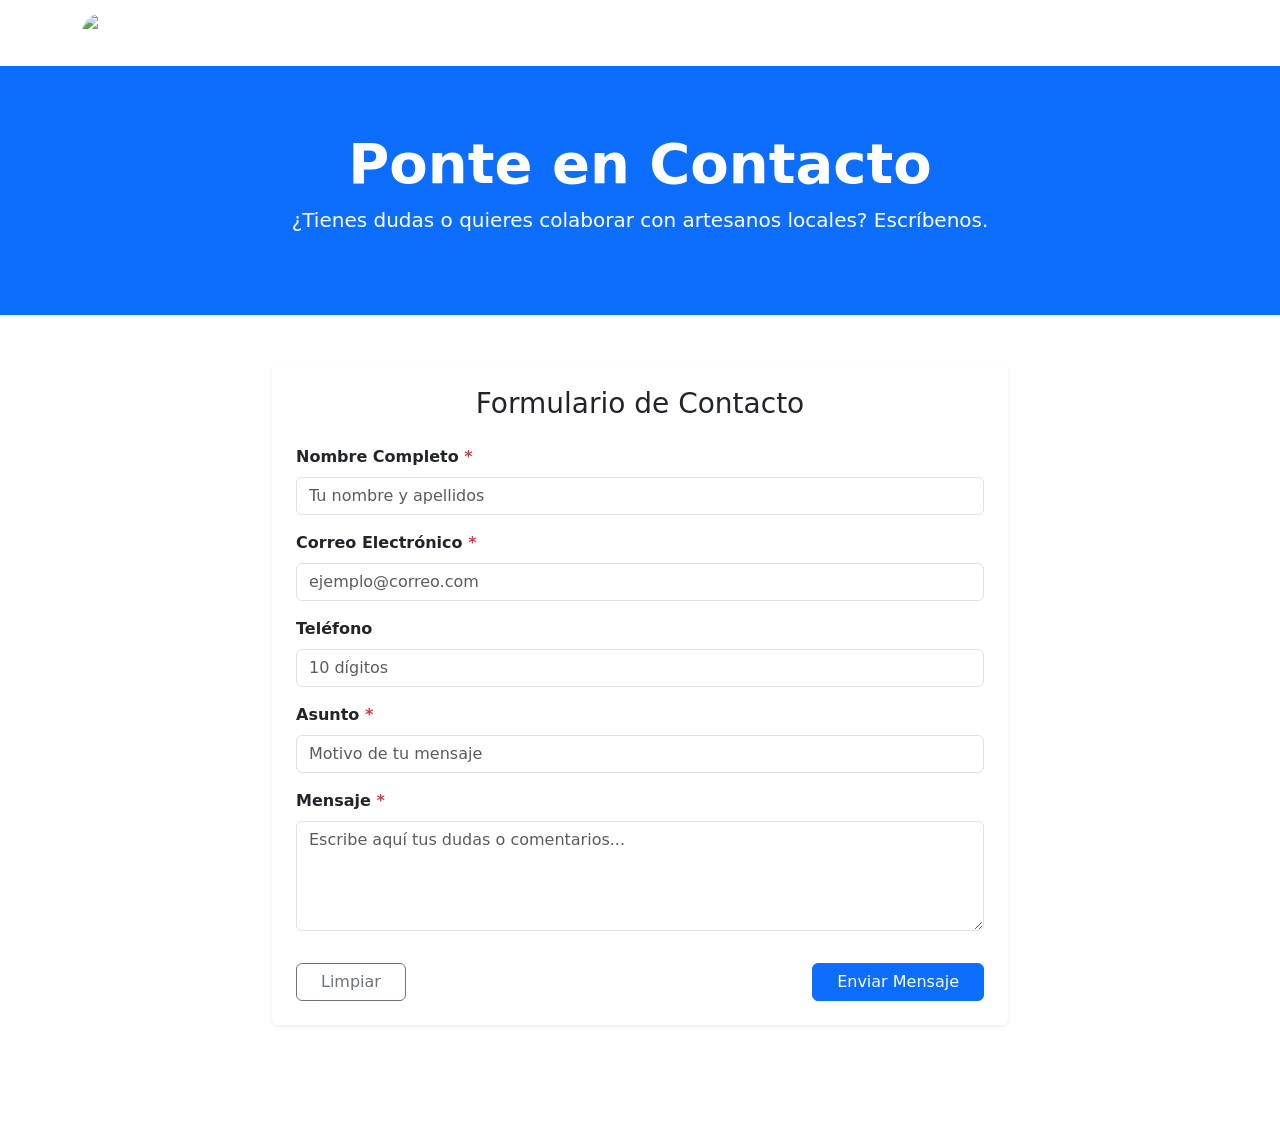
==== contacto.html @ c17b90ae "Seccion de productos y actualizacion de estatus de productos" ====
<!doctype html>
<html lang="es">
  <head>
    <meta charset="UTF-8" />
    <meta name="viewport" content="width=device-width, initial-scale=1.0" />
    <title>Contacto - Vochito Envíos y Ventas</title>
    <!-- Bootstrap 5 CSS -->
    <link
      href="https://cdn.jsdelivr.net/npm/bootstrap@5.3.2/dist/css/bootstrap.min.css"
      rel="stylesheet"
    />
    <!-- Hoja de Estilos Personalizada -->
    <link rel="stylesheet" href="css/estilos.css" />
  </head>
  <body class="d-flex flex-column min-vh-100">
    <!-- Navbar -->
  <nav class="navbar navbar-expand-lg navbar-dark bg-custom-dark sticky-top">
    <div class="container">
      <a class="navbar-brand text-white d-flex align-items-center gap-2" href="index.html">
        <img src="img/logo.png" alt="Logo Vochito Envíos y Ventas" width="40" height="40" class="rounded-circle d-inline-block align-text-top">
        <span>Vochito Envíos y Ventas</span>
      </a>
      <button class="navbar-toggler" type="button" data-bs-toggle="collapse" data-bs-target="#navbarNav">
        <button
          class="navbar-toggler"
          type="button"
          data-bs-toggle="collapse"
          data-bs-target="#navbarNav"
        >
          <span class="navbar-toggler-icon"></span>
        </button>
        <div class="collapse navbar-collapse" id="navbarNav">
          <ul class="navbar-nav ms-auto">
            <li class="nav-item">
              <a class="nav-link" href="index.html">Inicio</a>
            </li>
            <li class="nav-item">
              <a class="nav-link" href="nosotros.html">Nosotros</a>
            </li>
            <li class="nav-item">
              <a class="nav-link" href="servicios.html">Servicios</a>
            </li>
            <li class="nav-item">
              <a class="nav-link" href="productos.html">Productos</a>
            </li>
            <li class="nav-item">
              <a class="nav-link active" href="contacto.html">Contacto</a>
            </li>
          </ul>
        </div>
      </div>
    </nav>

    <!-- Encabezado de la página -->
    <header class="bg-primary text-white text-center py-5">
      <div class="container py-3">
        <h1 class="display-4 fw-bold">Ponte en Contacto</h1>
        <p class="lead">
          ¿Tienes dudas o quieres colaborar con artesanos locales? Escríbenos.
        </p>
      </div>
    </header>

    <!-- Formulario de Contacto -->
    <main class="container my-5">
      <div class="row justify-content-center">
        <div class="col-lg-8">
          <div class="card shadow-sm border-0 p-4">
            <h3 class="mb-4 text-center text-dark">Formulario de Contacto</h3>

            <form action="#" method="POST">
              <div class="mb-3">
                <label for="nombre" class="form-label fw-bold"
                  >Nombre Completo <span class="text-danger">*</span></label
                >
                <input
                  type="text"
                  class="form-control"
                  id="nombre"
                  name="nombre"
                  placeholder="Tu nombre y apellidos"
                  required
                />
              </div>

              <div class="mb-3">
                <label for="correo" class="form-label fw-bold"
                  >Correo Electrónico <span class="text-danger">*</span></label
                >
                <input
                  type="email"
                  class="form-control"
                  id="correo"
                  name="correo"
                  placeholder="ejemplo@correo.com"
                  required
                />
              </div>

              <div class="mb-3">
                <label for="telefono" class="form-label fw-bold"
                  >Teléfono</label
                >
                <input
                  type="tel"
                  class="form-control"
                  id="telefono"
                  name="telefono"
                  placeholder="10 dígitos"
                />
              </div>

              <div class="mb-3">
                <label for="asunto" class="form-label fw-bold"
                  >Asunto <span class="text-danger">*</span></label
                >
                <input
                  type="text"
                  class="form-control"
                  id="asunto"
                  name="asunto"
                  placeholder="Motivo de tu mensaje"
                  required
                />
              </div>

              <div class="mb-3">
                <label for="mensaje" class="form-label fw-bold"
                  >Mensaje <span class="text-danger">*</span></label
                >
                <textarea
                  class="form-control"
                  id="mensaje"
                  name="mensaje"
                  rows="4"
                  placeholder="Escribe aquí tus dudas o comentarios..."
                  required
                ></textarea>
              </div>

              <div class="d-flex justify-content-between pt-3">
                <button type="reset" class="btn btn-outline-secondary px-4">
                  Limpiar
                </button>
                <button type="submit" class="btn btn-primary px-4">
                  Enviar Mensaje
                </button>
              </div>
            </form>
          </div>
        </div>
      </div>
    </main>

    <!-- Pie de página -->
    <footer class="bg-custom-dark text-white text-center py-3 mt-auto">
      <div class="container">
        <p class="mb-0 small">
          &copy; 2026 Raíces Digitales - Vochito Envíos y Ventas. Todos los
          derechos reservados.
        </p>
      </div>
    </footer>

    <!-- Bootstrap JS -->
    <script src="https://cdn.jsdelivr.net/npm/bootstrap@5.3.2/dist/js/bootstrap.bundle.min.js"></script>
    <!--JS personalizado -->
    <script src="js/main.js"></script>
  </body>
</html>
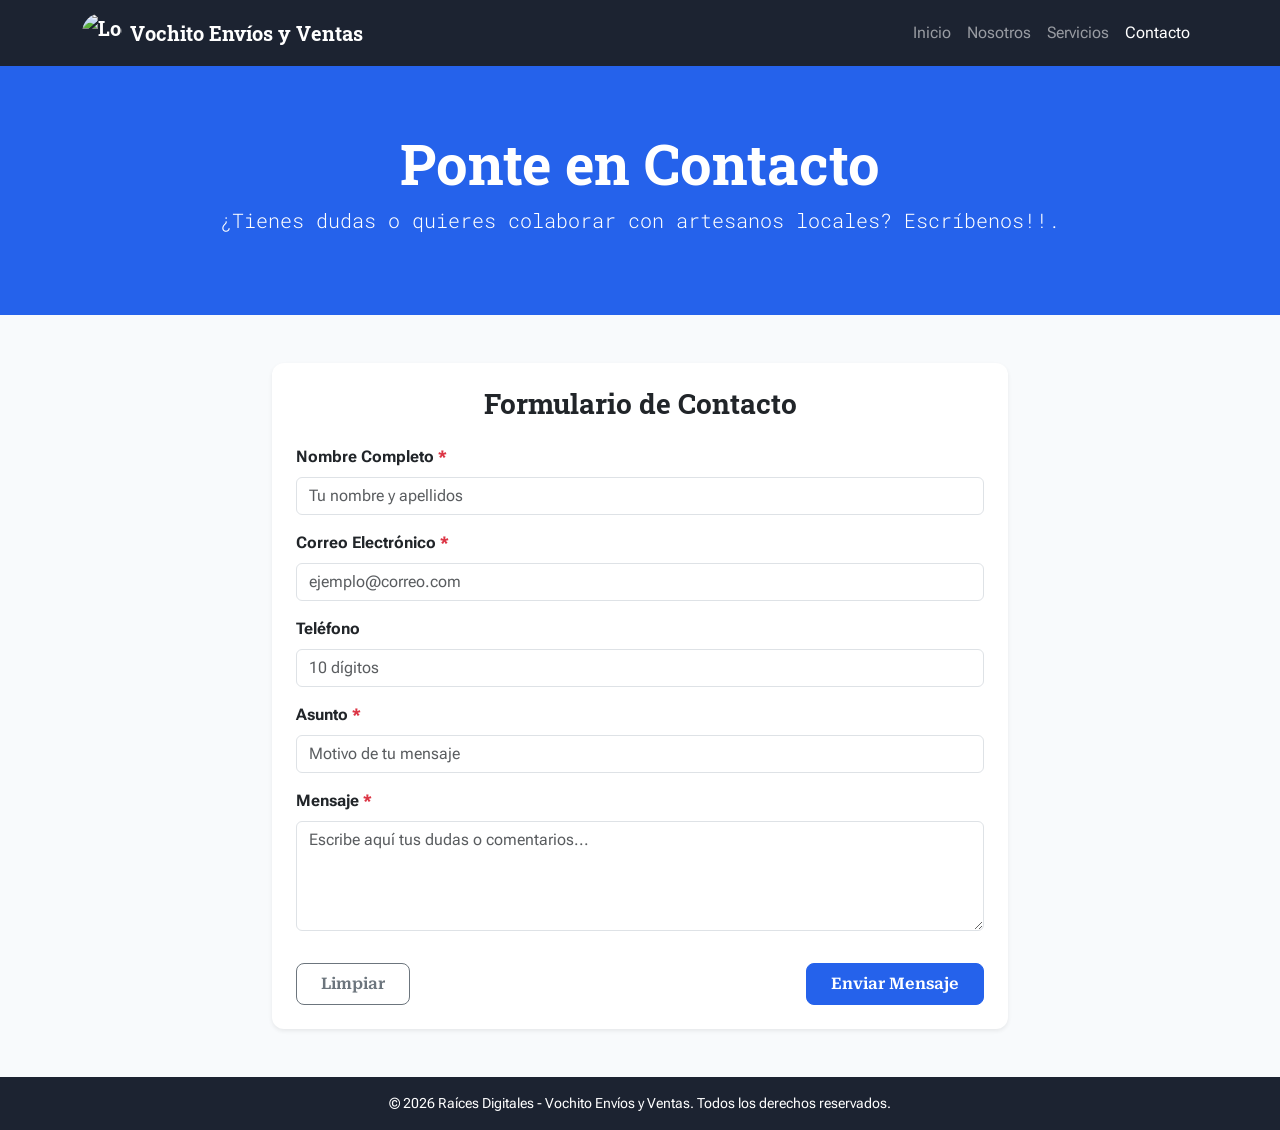
==== commit db348d1c: "docs: agregar comentarios explicativos en formulario de contacto" ====
--- a/contacto.html
+++ b/contacto.html
@@ -41,9 +41,6 @@
               <a class="nav-link" href="servicios.html">Servicios</a>
             </li>
             <li class="nav-item">
-              <a class="nav-link" href="productos.html">Productos</a>
-            </li>
-            <li class="nav-item">
               <a class="nav-link active" href="contacto.html">Contacto</a>
             </li>
           </ul>
@@ -56,12 +53,12 @@
       <div class="container py-3">
         <h1 class="display-4 fw-bold">Ponte en Contacto</h1>
         <p class="lead">
-          ¿Tienes dudas o quieres colaborar con artesanos locales? Escríbenos.
+          ¿Tienes dudas o quieres colaborar con artesanos locales? Escríbenos!!.
         </p>
       </div>
     </header>
 
-    <!-- Formulario de Contacto -->
+    <!-- Formulario de Contacto con validaciones nativas -->
     <main class="container my-5">
       <div class="row justify-content-center">
         <div class="col-lg-8">
--- a/css/estilos.css
+++ b/css/estilos.css
@@ -0,0 +1,72 @@
+/* Importación de Fuentes de Guía de Estilo */
+@import url("https://fonts.googleapis.com/css2?family=Roboto+Flex:wght@300;400;500;700&family=Roboto+Mono:wght@400;600&family=Roboto+Serif:ital,wght@0,400;0,600;1,400&family=Roboto+Slab:wght@400;600;700&display=swap");
+
+:root {
+  --primary-color: #2562eb;
+  --secondary-color: #10b981;
+  --dark-color: #1c2331;
+  --light-bg: #f8fafc;
+  --support-dark: #074039;
+  --support-teal: #187171;
+  --support-light-teal: #3da1a1;
+}
+
+body {
+  font-family: "Roboto Flex", sans-serif;
+  background-color: var(--light-bg);
+  color: #1e293b;
+}
+
+h1,
+h2,
+h3,
+h4,
+h5,
+h6,
+.navbar-brand {
+  font-family: "Roboto Slab", serif;
+  font-weight: 700;
+}
+
+.lead,
+.subtitle,
+.accordion-button {
+  font-family: "Roboto Mono", monospace;
+}
+
+.btn {
+  font-family: "Roboto Serif", serif;
+  font-weight: 600;
+  border-radius: 8px;
+  padding: 8px 16px;
+}
+
+.bg-custom-dark {
+  background-color: var(--dark-color) !important;
+}
+
+.btn-primary,
+.bg-primary {
+  background-color: var(--primary-color) !important;
+  border-color: var(--primary-color) !important;
+}
+
+.btn-secondary-custom {
+  background-color: var(--secondary-color);
+  color: white;
+  border: none;
+}
+
+.btn-secondary-custom:hover {
+  background-color: #0d9668;
+  color: white;
+}
+
+.card {
+  border-radius: 12px;
+  transition: transform 0.2s ease-in-out;
+}
+
+.card:hover {
+  transform: translateY(-4px);
+}
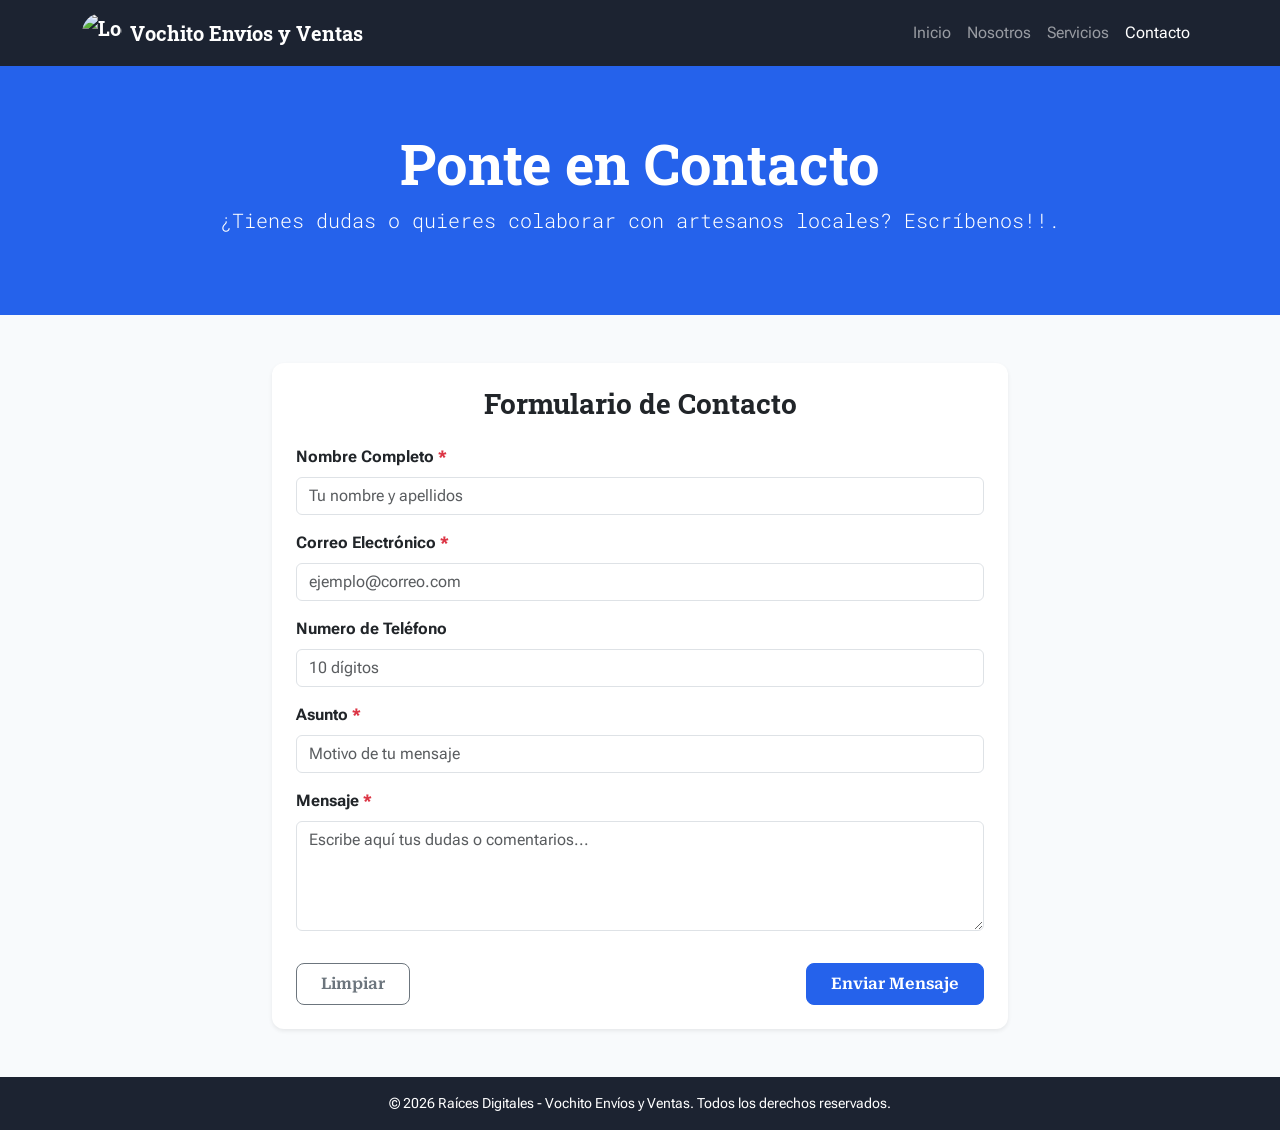
==== commit ada63207: "style: actualizar etiqueta del campo de telefono en formulario" ====
--- a/contacto.html
+++ b/contacto.html
@@ -96,7 +96,7 @@
 
               <div class="mb-3">
                 <label for="telefono" class="form-label fw-bold"
-                  >Teléfono</label
+                  >Numero de Teléfono</label
                 >
                 <input
                   type="tel"
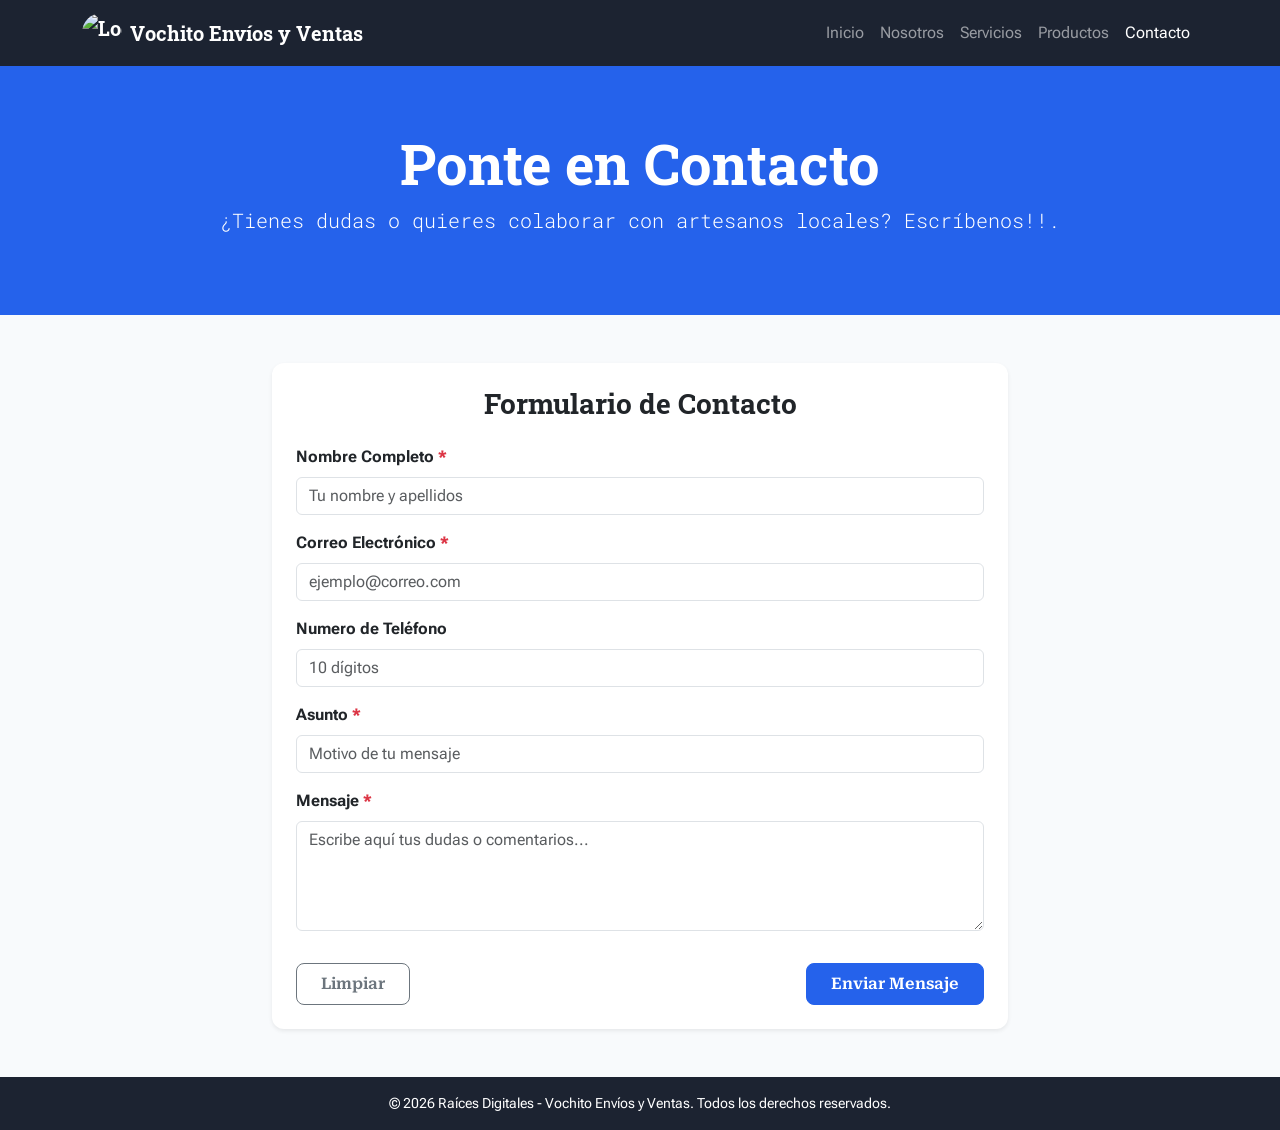
==== commit 4308381f: "Merge rama remota main" ====
--- a/contacto.html
+++ b/contacto.html
@@ -39,6 +39,9 @@
             </li>
             <li class="nav-item">
               <a class="nav-link" href="servicios.html">Servicios</a>
+            </li>
+            <li class="nav-item">
+              <a class="nav-link" href="productos.html">Productos</a>
             </li>
             <li class="nav-item">
               <a class="nav-link active" href="contacto.html">Contacto</a>
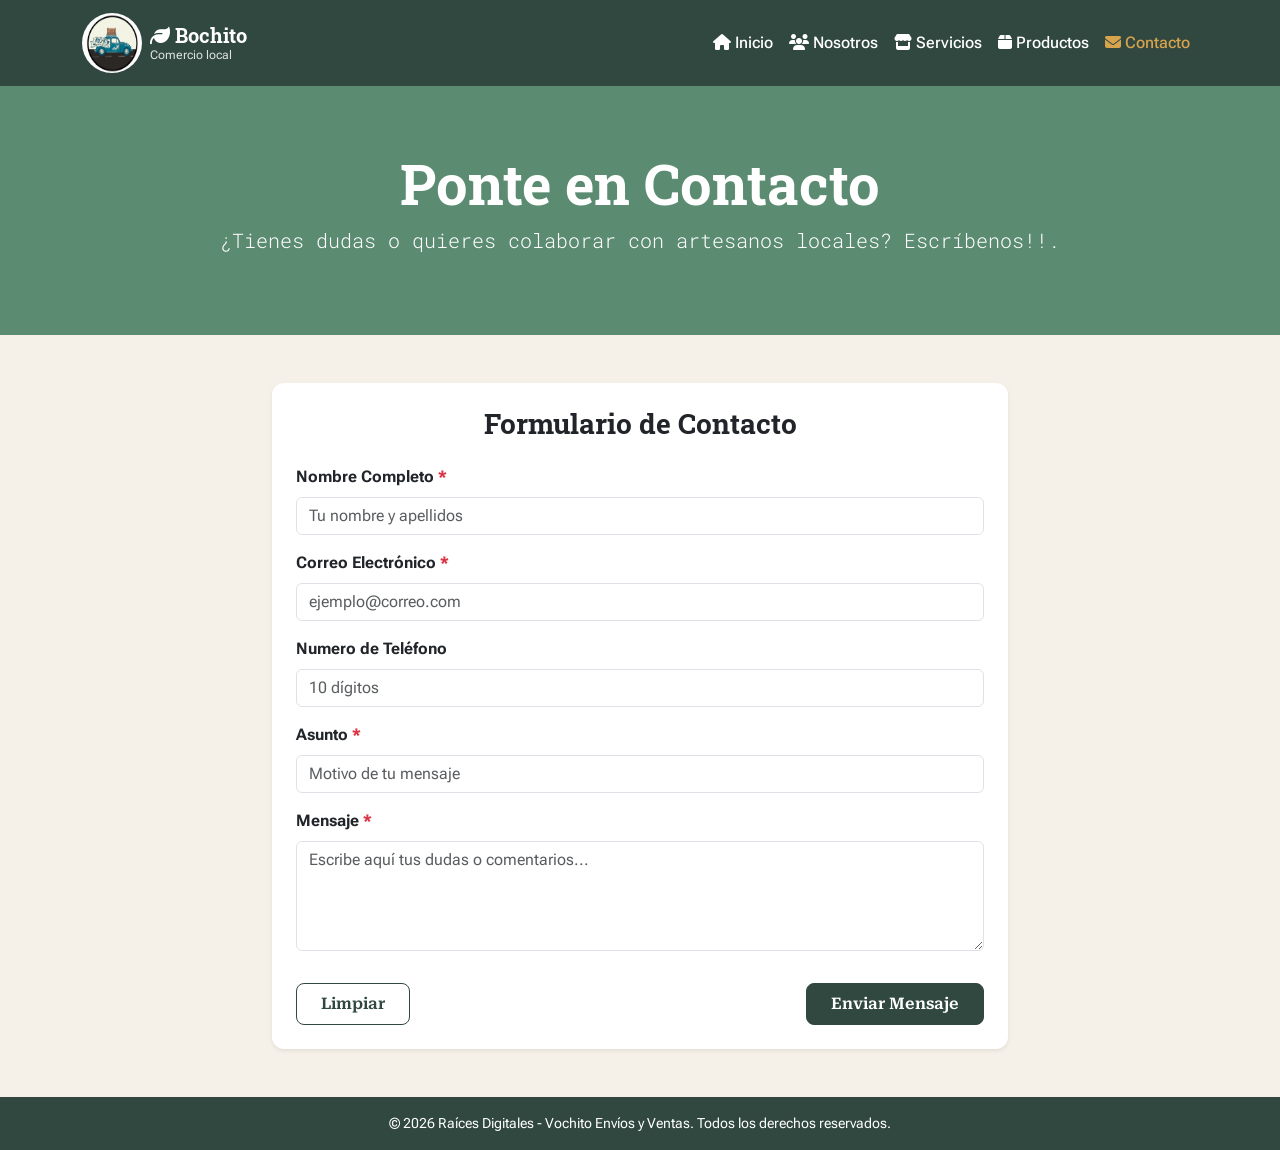
==== commit e88fa986: "Correccion de paleta de colores en contacto, productos y servicios" ====
--- a/contacto.html
+++ b/contacto.html
@@ -9,42 +9,58 @@
       href="https://cdn.jsdelivr.net/npm/bootstrap@5.3.2/dist/css/bootstrap.min.css"
       rel="stylesheet"
     />
+    <!-- Iconos Font Awesome -->
+    <link rel="stylesheet" href="https://cdnjs.cloudflare.com/ajax/libs/font-awesome/6.5.2/css/all.min.css" />
     <!-- Hoja de Estilos Personalizada -->
     <link rel="stylesheet" href="css/estilos.css" />
   </head>
   <body class="d-flex flex-column min-vh-100">
     <!-- Navbar -->
   <nav class="navbar navbar-expand-lg navbar-dark bg-custom-dark sticky-top">
-    <div class="container">
-      <a class="navbar-brand text-white d-flex align-items-center gap-2" href="index.html">
-        <img src="img/logo.png" alt="Logo Vochito Envíos y Ventas" width="40" height="40" class="rounded-circle d-inline-block align-text-top">
-        <span>Vochito Envíos y Ventas</span>
-      </a>
-      <button class="navbar-toggler" type="button" data-bs-toggle="collapse" data-bs-target="#navbarNav">
+      <div class="container">
+        <a
+          class="navbar-brand text-white d-flex align-items-center gap-2"
+          href="inicio.html"
+        >
+          <img
+            src="img/logo.png"
+            alt="Logo Bochito Envíos y Ventas"
+            width="60"
+            height="60"
+            class="rounded-circle d-inline-block align-text-top"
+          />
+          <div class="d-flex flex-column lh-sm">
+            <span><i class="fa-solid fa-leaf"></i> Bochito</span>
+            <small>Comercio local</small>
+          </div>
+        </a>
         <button
           class="navbar-toggler"
           type="button"
           data-bs-toggle="collapse"
           data-bs-target="#navbarNav"
+          aria-controls="navbarNav"
+          aria-expanded="false"
+          aria-label="Mostrar menú"
         >
           <span class="navbar-toggler-icon"></span>
         </button>
         <div class="collapse navbar-collapse" id="navbarNav">
           <ul class="navbar-nav ms-auto">
             <li class="nav-item">
-              <a class="nav-link" href="index.html">Inicio</a>
+              <a class="nav-link" href="inicio.html"><i class="fa-solid fa-house"></i> Inicio</a>
             </li>
             <li class="nav-item">
-              <a class="nav-link" href="nosotros.html">Nosotros</a>
+              <a class="nav-link" href="nosotros.html"><i class="fa-solid fa-users"></i> Nosotros</a>
             </li>
             <li class="nav-item">
-              <a class="nav-link" href="servicios.html">Servicios</a>
+              <a class="nav-link" href="servicios.html"><i class="fa-solid fa-store"></i> Servicios</a>
             </li>
             <li class="nav-item">
-              <a class="nav-link" href="productos.html">Productos</a>
+              <a class="nav-link" href="productos.html"><i class="fa-solid fa-box"></i> Productos</a>
             </li>
             <li class="nav-item">
-              <a class="nav-link active" href="contacto.html">Contacto</a>
+              <a class="nav-link active" href="contacto.html"><i class="fa-solid fa-envelope"></i> Contacto</a>
             </li>
           </ul>
         </div>
--- a/css/estilos.css
+++ b/css/estilos.css
@@ -2,19 +2,26 @@
 @import url("https://fonts.googleapis.com/css2?family=Roboto+Flex:wght@300;400;500;700&family=Roboto+Mono:wght@400;600&family=Roboto+Serif:ital,wght@0,400;0,600;1,400&family=Roboto+Slab:wght@400;600;700&display=swap");
 
 :root {
-  --primary-color: #2562eb;
-  --secondary-color: #10b981;
-  --dark-color: #1c2331;
-  --light-bg: #f8fafc;
+  --primary-color: #30483f;
+  --secondary-color: #5b8c72;
+  --dark-color: #30483f;
+  --light-bg: #f5f1e8;
   --support-dark: #074039;
   --support-teal: #187171;
   --support-light-teal: #3da1a1;
+
+  /* Paleta de inicio y nosotros */
+  --crema: #f5f1e8;
+  --beige: #e7e1d2;
+  --verde-claro: #b9d2bd;
+  --dorado: #d8a34d;
+  --dorado-claro: #e4b96a;
 }
 
 body {
   font-family: "Roboto Flex", sans-serif;
   background-color: var(--light-bg);
-  color: #1e293b;
+  color: #30483f;
 }
 
 h1,
@@ -58,7 +65,7 @@
 }
 
 .btn-secondary-custom:hover {
-  background-color: #0d9668;
+  background-color: #30483f;
   color: white;
 }
 
@@ -70,3 +77,112 @@
 .card:hover {
   transform: translateY(-4px);
 }
+
+/* ==========================================================
+   Paleta de inicio y nosotros aplicada a servicios,
+   productos y contacto
+   ========================================================== */
+:root {
+  --bs-primary: #30483f;
+  --bs-primary-rgb: 48, 72, 63;
+  --bs-link-color: #30483f;
+  --bs-link-hover-color: #5b8c72;
+}
+
+/* Encabezados de página y carrusel: verde de apoyo */
+.bg-primary {
+  background-color: var(--secondary-color) !important;
+}
+
+.btn-primary {
+  background-color: var(--primary-color) !important;
+  border-color: var(--primary-color) !important;
+  color: #fff;
+}
+
+.btn-primary:hover {
+  background-color: var(--secondary-color) !important;
+  border-color: var(--secondary-color) !important;
+}
+
+.btn-outline-primary {
+  color: var(--primary-color);
+  border-color: var(--primary-color);
+}
+
+.btn-outline-primary:hover {
+  background-color: var(--primary-color);
+  border-color: var(--primary-color);
+  color: #fff;
+}
+
+.btn-outline-secondary {
+  color: var(--primary-color);
+  border-color: var(--primary-color);
+}
+
+.btn-outline-secondary:hover {
+  background-color: var(--primary-color);
+  border-color: var(--primary-color);
+  color: #fff;
+}
+
+.btn-secondary {
+  background-color: var(--secondary-color);
+  border-color: var(--secondary-color);
+}
+
+.btn-secondary-custom {
+  background-color: var(--dorado);
+  color: var(--primary-color);
+}
+
+.btn-secondary-custom:hover {
+  background-color: var(--dorado-claro);
+  color: var(--primary-color);
+}
+
+/* Navbar */
+.navbar-dark .navbar-brand small {
+  font-family: "Roboto Flex", sans-serif;
+  font-weight: 400;
+  font-size: 0.75rem;
+  opacity: 0.85;
+}
+
+.navbar-dark .navbar-nav .nav-link {
+  color: #fff;
+  font-weight: 500;
+}
+
+.navbar-dark .navbar-nav .nav-link:hover,
+.navbar-dark .navbar-nav .nav-link.active {
+  color: var(--dorado);
+}
+
+/* Tarjetas, tablas y formularios */
+.card {
+  background-color: #fff;
+}
+
+.table-light {
+  --bs-table-bg: var(--beige);
+  --bs-table-color: var(--primary-color);
+}
+
+.form-control:focus,
+.form-select:focus {
+  border-color: var(--secondary-color);
+  box-shadow: 0 0 0 0.2rem rgba(91, 140, 114, 0.25);
+}
+
+.text-muted {
+  color: #666 !important;
+}
+
+/* Preguntas frecuentes */
+.accordion {
+  --bs-accordion-active-bg: var(--beige);
+  --bs-accordion-active-color: var(--primary-color);
+  --bs-accordion-btn-focus-box-shadow: 0 0 0 0.2rem rgba(91, 140, 114, 0.25);
+}
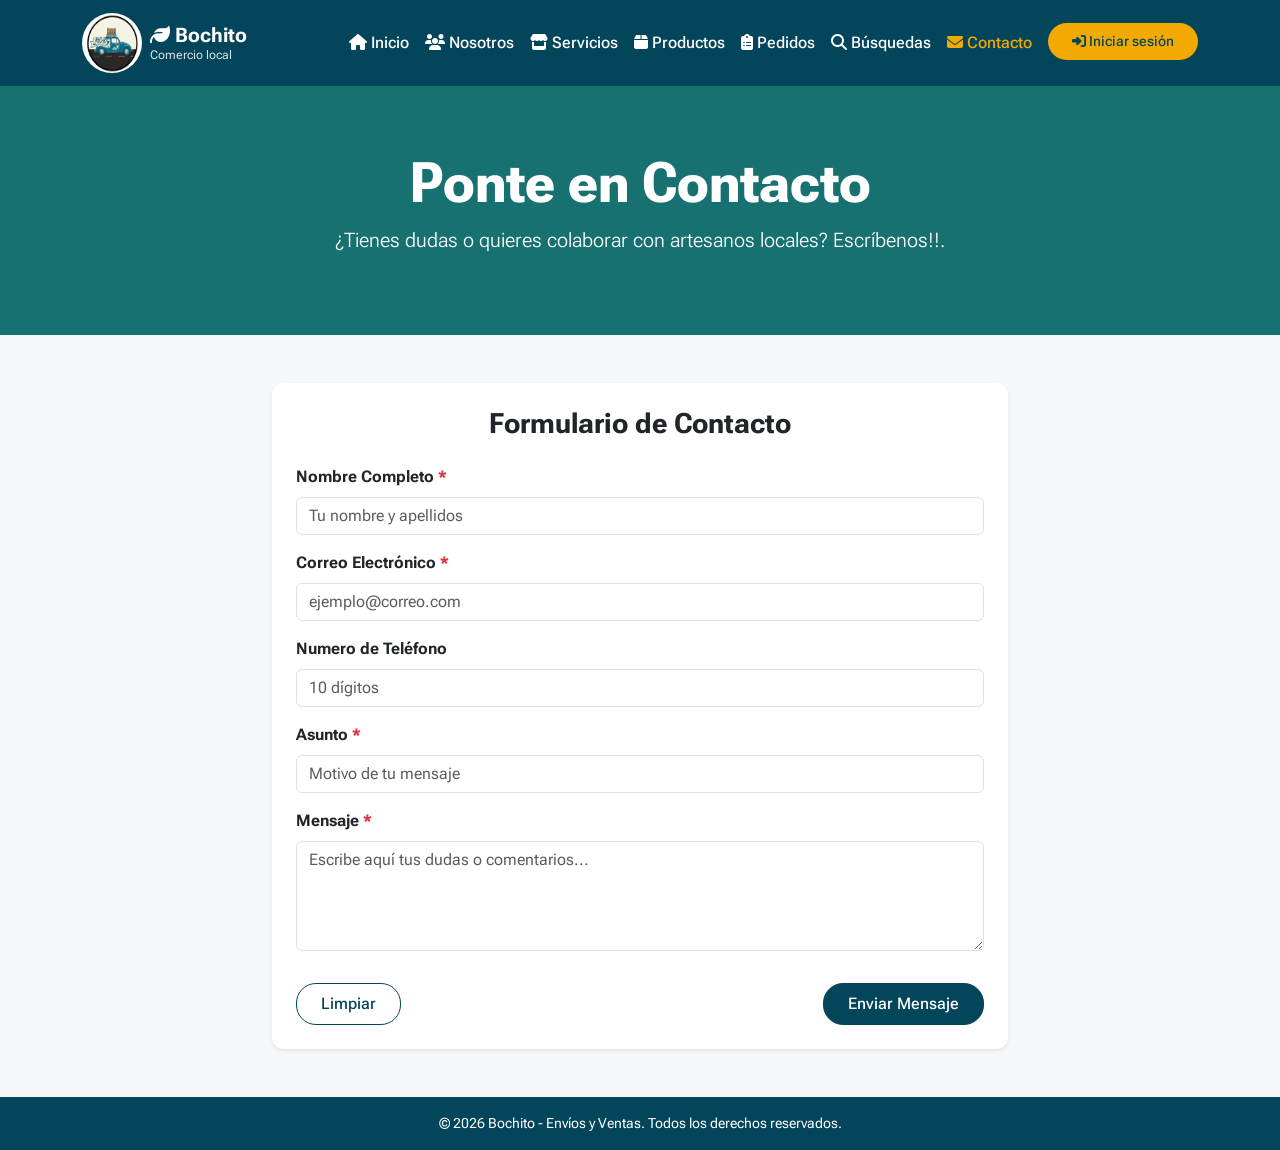
==== commit 2798e45c: "Requerimientos faltantes RF01, RF02, RF04 y RF04" ====
--- a/contacto.html
+++ b/contacto.html
@@ -3,7 +3,7 @@
   <head>
     <meta charset="UTF-8" />
     <meta name="viewport" content="width=device-width, initial-scale=1.0" />
-    <title>Contacto - Vochito Envíos y Ventas</title>
+    <title>Contacto - Bochito Envíos y Ventas</title>
     <!-- Bootstrap 5 CSS -->
     <link
       href="https://cdn.jsdelivr.net/npm/bootstrap@5.3.2/dist/css/bootstrap.min.css"
@@ -60,7 +60,16 @@
               <a class="nav-link" href="productos.html"><i class="fa-solid fa-box"></i> Productos</a>
             </li>
             <li class="nav-item">
+              <a class="nav-link" href="pedidos.html"><i class="fa-solid fa-clipboard-list"></i> Pedidos</a>
+            </li>
+            <li class="nav-item">
+              <a class="nav-link" href="busquedas.html"><i class="fa-solid fa-magnifying-glass"></i> Búsquedas</a>
+            </li>
+            <li class="nav-item">
               <a class="nav-link active" href="contacto.html"><i class="fa-solid fa-envelope"></i> Contacto</a>
+            </li>
+            <li class="nav-item ms-lg-2">
+              <a class="btn btn-sm btn-secondary-custom" href="iniciosesion.html"><i class="fa-solid fa-right-to-bracket"></i> Iniciar sesión</a>
             </li>
           </ul>
         </div>
@@ -172,7 +181,7 @@
     <footer class="bg-custom-dark text-white text-center py-3 mt-auto">
       <div class="container">
         <p class="mb-0 small">
-          &copy; 2026 Raíces Digitales - Vochito Envíos y Ventas. Todos los
+          &copy; 2026 Bochito - Envíos y Ventas. Todos los
           derechos reservados.
         </p>
       </div>
--- a/css/estilos.css
+++ b/css/estilos.css
@@ -1,27 +1,31 @@
 /* Importación de Fuentes de Guía de Estilo */
-@import url("https://fonts.googleapis.com/css2?family=Roboto+Flex:wght@300;400;500;700&family=Roboto+Mono:wght@400;600&family=Roboto+Serif:ital,wght@0,400;0,600;1,400&family=Roboto+Slab:wght@400;600;700&display=swap");
+@import url("https://fonts.googleapis.com/css2?family=Roboto+Flex:wght@300;400;500;700&display=swap");
 
 :root {
-  --primary-color: #30483f;
-  --secondary-color: #5b8c72;
-  --dark-color: #30483f;
-  --light-bg: #f5f1e8;
+  --primary-color: #03455b;
+  --secondary-color: #187171;
+  --dark-color: #03455b;
+  --light-bg: #f4f8f9;
   --support-dark: #074039;
   --support-teal: #187171;
   --support-light-teal: #3da1a1;
 
-  /* Paleta de inicio y nosotros */
-  --crema: #f5f1e8;
-  --beige: #e7e1d2;
-  --verde-claro: #b9d2bd;
-  --dorado: #d8a34d;
-  --dorado-claro: #e4b96a;
+  /* Guía de diseño: primarios azul/oscuro, secundario vibrante (cempasúchil), apoyo teal */
+  --crema: #f4f8f9;
+  --beige: #e3eef1;
+  --verde-claro: #cde8e4;
+  --dorado: #f2a900;
+  --dorado-claro: #ffc233;
+
+  /* Iconografía semántica: naranja = alerta */
+  --bs-warning: #e8743b;
+  --bs-warning-rgb: 232, 116, 59;
 }
 
 body {
   font-family: "Roboto Flex", sans-serif;
   background-color: var(--light-bg);
-  color: #30483f;
+  color: #03455b;
 }
 
 h1,
@@ -31,21 +35,13 @@
 h5,
 h6,
 .navbar-brand {
-  font-family: "Roboto Slab", serif;
   font-weight: 700;
 }
 
-.lead,
-.subtitle,
-.accordion-button {
-  font-family: "Roboto Mono", monospace;
-}
-
 .btn {
-  font-family: "Roboto Serif", serif;
-  font-weight: 600;
-  border-radius: 8px;
-  padding: 8px 16px;
+  font-weight: 500;
+  border-radius: 20px; /* botón Material */
+  padding: 8px 24px;
 }
 
 .bg-custom-dark {
@@ -65,7 +61,7 @@
 }
 
 .btn-secondary-custom:hover {
-  background-color: #30483f;
+  background-color: #03455b;
   color: white;
 }
 
@@ -83,10 +79,10 @@
    productos y contacto
    ========================================================== */
 :root {
-  --bs-primary: #30483f;
-  --bs-primary-rgb: 48, 72, 63;
-  --bs-link-color: #30483f;
-  --bs-link-hover-color: #5b8c72;
+  --bs-primary: #03455b;
+  --bs-primary-rgb: 3, 69, 91;
+  --bs-link-color: #03455b;
+  --bs-link-hover-color: #187171;
 }
 
 /* Encabezados de página y carrusel: verde de apoyo */
@@ -173,7 +169,7 @@
 .form-control:focus,
 .form-select:focus {
   border-color: var(--secondary-color);
-  box-shadow: 0 0 0 0.2rem rgba(91, 140, 114, 0.25);
+  box-shadow: 0 0 0 0.2rem rgba(24, 113, 113, 0.25);
 }
 
 .text-muted {
@@ -184,5 +180,5 @@
 .accordion {
   --bs-accordion-active-bg: var(--beige);
   --bs-accordion-active-color: var(--primary-color);
-  --bs-accordion-btn-focus-box-shadow: 0 0 0 0.2rem rgba(91, 140, 114, 0.25);
+  --bs-accordion-btn-focus-box-shadow: 0 0 0 0.2rem rgba(24, 113, 113, 0.25);
 }
